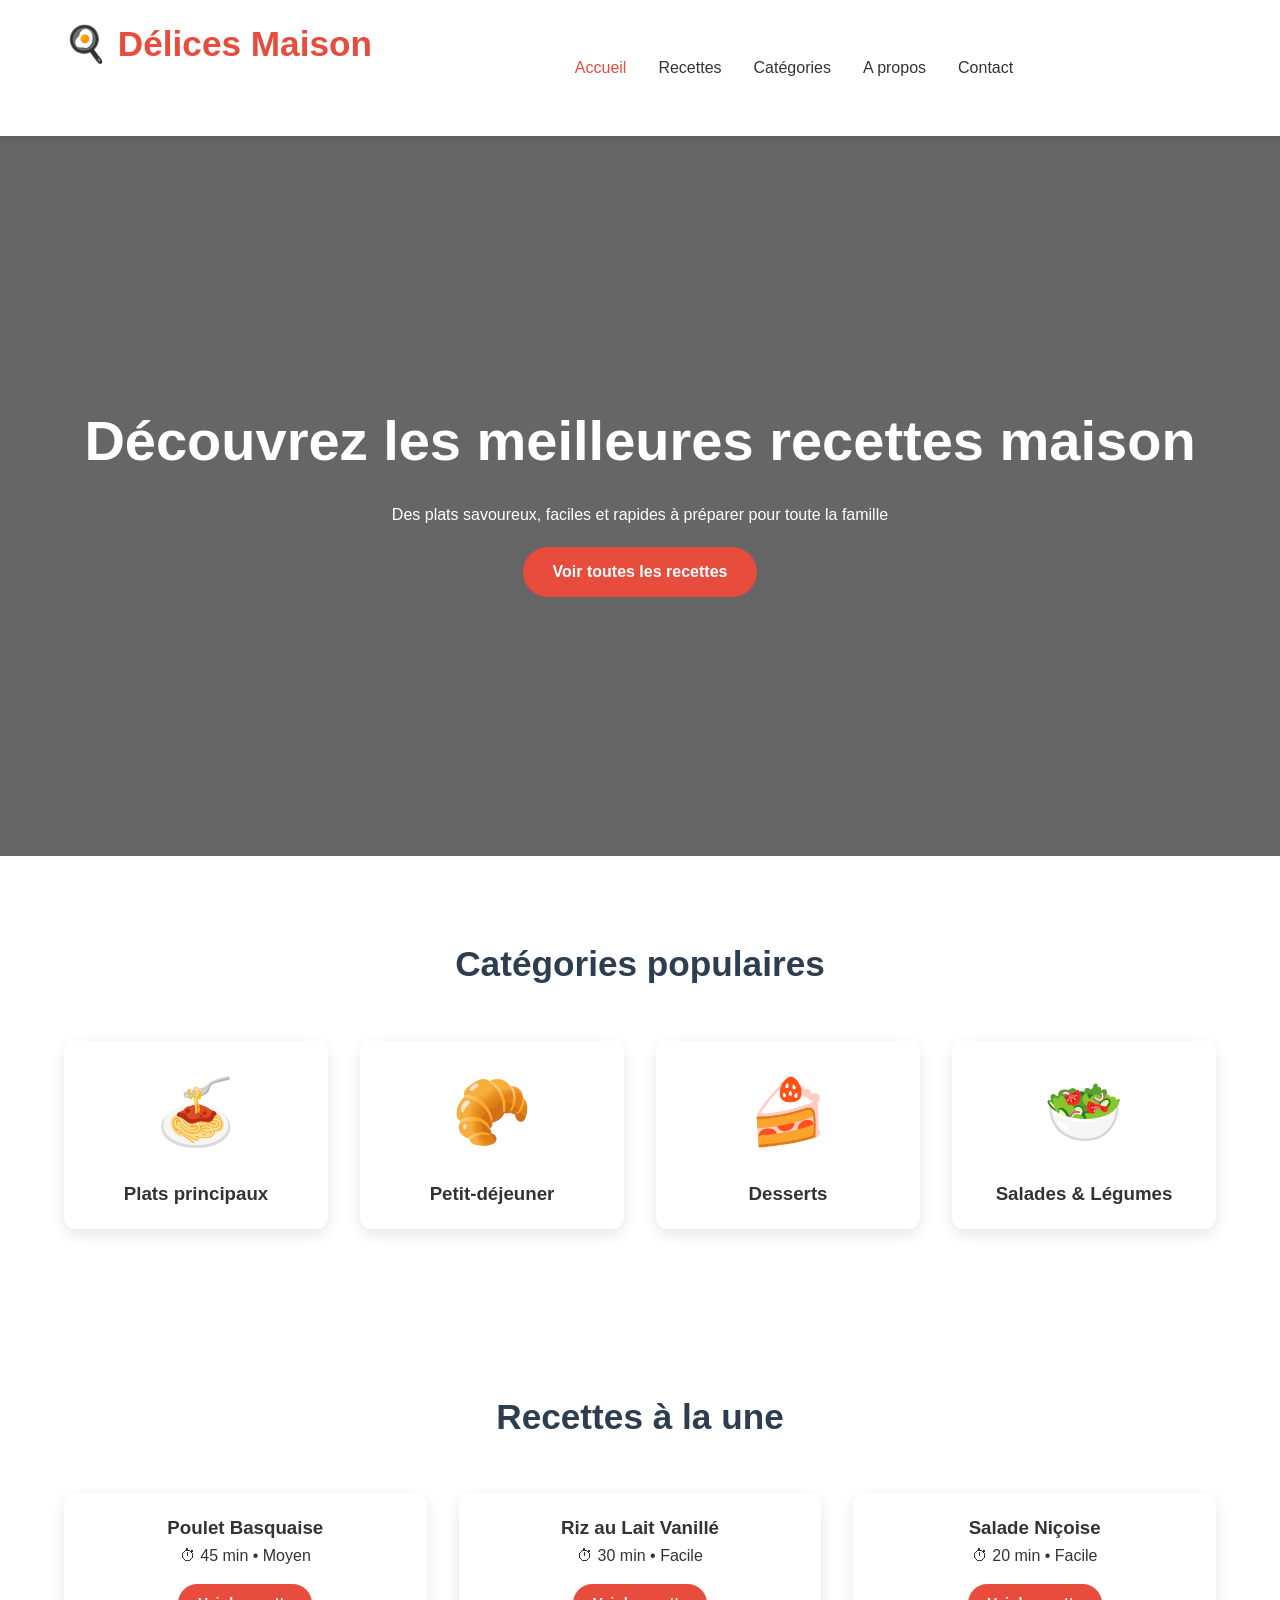
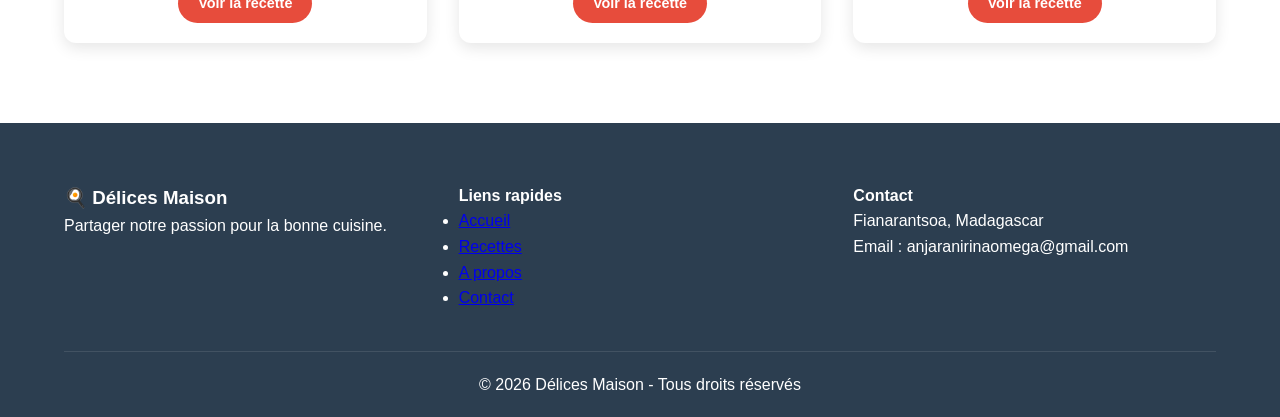
==== index.html @ 2ad7da4f "feat: footer index" ====
<!DOCTYPE html>
<html lang="fr">
<head>
    <meta charset="UTF-8">
    <meta name="viewport" content="width=device-width, initial-scale=1.0">
    <meta name="description" content="Découvrez des recettes délicieuses et faciles à réaliser pour tous les jours.">
    <title>Accueil - Délices Maison</title>
    <link rel="stylesheet" href="assets/css/index.css">
    <link rel="stylesheet" href="assets/css/responsive.css">
</head>
<body>

    <!-- Header + Navbar -->
    <header>
        <nav class="navbar">
            <div class="logo">
                <h2>🍳 Délices Maison</h2>
            </div>
            <ul class="nav-links">
                <li><a href="index.html" class="active">Accueil</a></li>
                <li><a href="./pages/recettes.html">Recettes</a></li>
                <li><a href="./pages/categories.html">Catégories</a></li>
                <li><a href="about.html">A propos</a></li>
                <li><a href="contact.html">Contact</a></li>
            </ul>
            <div class="hamburger">
                <span></span>
                <span></span>
                <span></span>
            </div>
        </nav>
    </header>

    <!-- Hero Section -->
    <section class="hero">
        <div class="hero-content">
            <h1>Découvrez les meilleures recettes maison</h1>
            <p>Des plats savoureux, faciles et rapides à préparer pour toute la famille</p>
            <a href="./pages/recettes.html" class="btn-primary">Voir toutes les recettes</a>
        </div>
    </section>

    <!-- Catégories -->
    <section class="categories">
        <h2>Catégories populaires</h2>
        <div class="category-grid">
            <div class="category-card">
                <div class="category-img">🍝</div>
                <h3>Plats principaux</h3>
            </div>
            <div class="category-card">
                <div class="category-img">🥐</div>
                <h3>Petit-déjeuner</h3>
            </div>
            <div class="category-card">
                <div class="category-img">🍰</div>
                <h3>Desserts</h3>
            </div>
            <div class="category-card">
                <div class="category-img">🥗</div>
                <h3>Salades & Légumes</h3>
            </div>
        </div>
    </section>

    <!-- Recettes en vedette -->
    <section class="featured">
        <h2>Recettes à la une</h2>
        <div class="recipes-grid" id="featured-recipes">
            <!-- Les cartes seront générées par JavaScript -->
        </div>
    </section>

    <!-- Footer -->
    <footer>
        <div class="footer-content">
            <div class="footer-col">
                <h3>🍳 Délices Maison</h3>
                <p>Partager notre passion pour la bonne cuisine.</p>
            </div>
            <div class="footer-col">
                <h4>Liens rapides</h4>
                <ul>
                    <li><a href="index.html">Accueil</a></li>
                    <li><a href="./pages/recettes.html">Recettes</a></li>
                    <li><a href="./about.html">A propos</a></li>
                    <li><a href="./contact.html">Contact</a></li>
                </ul>
            </div>
            <div class="footer-col">
                <h4>Contact</h4>
                <p>Fianarantsoa, Madagascar</p>
                <p>Email : anjaranirinaomega@gmail.com</p>
            </div>
        </div>
        <div class="footer-bottom">
        <p>&copy; <span id="year"></span> Délices Maison - Tous droits réservés</p>
        </div>

        <script>
        document.getElementById('year').textContent = new Date().getFullYear() ;
        </script>
    </footer>

    <script src="assets/js/script.js"></script>
</body>
</html>
---- assets/css/index.css ----
* {
    margin: 0;
    padding: 0;
    box-sizing: border-box;
}

body {
    font-family: 'Segoe UI', Tahoma, Geneva, Verdana, sans-serif;
    line-height: 1.6;
    color: #333;
}

.navbar {
    background: #fff;
    box-shadow: 0 2px 10px rgba(0,0,0,0.1);
    position: sticky;
    top: 0;
    z-index: 1000;
    padding: 1rem 5%;
    display: flex;
    justify-content: space-between;
    align-items: center;
}

.logo h2 {
    color: #e74c3c;
}

.nav-links {
    display: flex;
    list-style: none;
    gap: 2rem;
}

.nav-links a {
    text-decoration: none;
    color: #333;
    font-weight: 500;
    transition: color 0.3s;
}

.nav-links a:hover,
.nav-links a.active {
    color: #e74c3c;
}

.hero {
    background: linear-gradient(rgba(0,0,0,0.6), rgba(0,0,0,0.6)), url('https://source.unsplash.com/random/1600x900/?food') center/cover no-repeat;
    height: 80vh;
    display: flex;
    align-items: center;
    justify-content: center;
    text-align: center;
    color: white;
}

.hero-content h1 {
    font-size: 3.5rem;
    margin-bottom: 1rem;
}

.btn-primary {
    display: inline-block;
    background: #e74c3c;
    color: white;
    padding: 12px 30px;
    border-radius: 50px;
    text-decoration: none;
    margin-top: 20px;
    font-weight: bold;
    transition: 0.3s;
}

.btn-primary:hover {
    background: #c0392b;
    transform: translateY(-3px);
}

/* Autres sections */
section {
    padding: 80px 5%;
}

h2 {
    text-align: center;
    margin-bottom: 3rem;
    font-size: 2.2rem;
    color: #2c3e50;
}

.category-grid, .recipes-grid {
    display: grid;
    grid-template-columns: repeat(auto-fit, minmax(250px, 1fr));
    gap: 2rem;
}

.category-card, .recipe-card {
    background: white;
    border-radius: 12px;
    padding: 20px;
    text-align: center;
    box-shadow: 0 5px 15px rgba(0,0,0,0.1);
    transition: 0.3s;
}

.category-card:hover, .recipe-card:hover {
    transform: translateY(-10px);
}

.category-img {
    font-size: 4rem;
    margin-bottom: 1rem;
}

/* Footer */
footer {
    background: #2c3e50;
    color: white;
    padding: 60px 5% 20px;
}

.footer-content {
    display: grid;
    grid-template-columns: repeat(auto-fit, minmax(250px, 1fr));
    gap: 2rem;
}

.footer-bottom {
    text-align: center;
    margin-top: 40px;
    padding-top: 20px;
    border-top: 1px solid rgba(255,255,255,0.1);
}
---- assets/css/responsive.css ----
/* Adaptations pour les ecrans de téléphones (max-width: 768px) */
 @media screen and (max-width: 768px){
    /* Mettre les liens du menu les uns sous les autres */
    nav ul {
        flex-direction: column; /* Aligne les liens verticalement */
        align-items: center; /* Centrer les liens verticalement */
    }
    
    nav li {
        margin: 10px 0;
    }
    /* Réduire les espaces pour gagner de la place */
    body {
        padding: 10px;
    }
    main {
        padding: 15px;
        margin: 10px;
    }
    /* Ajuster la taille des grands titres */
    h1 {
        font-size: 1.8rem;
    }
}
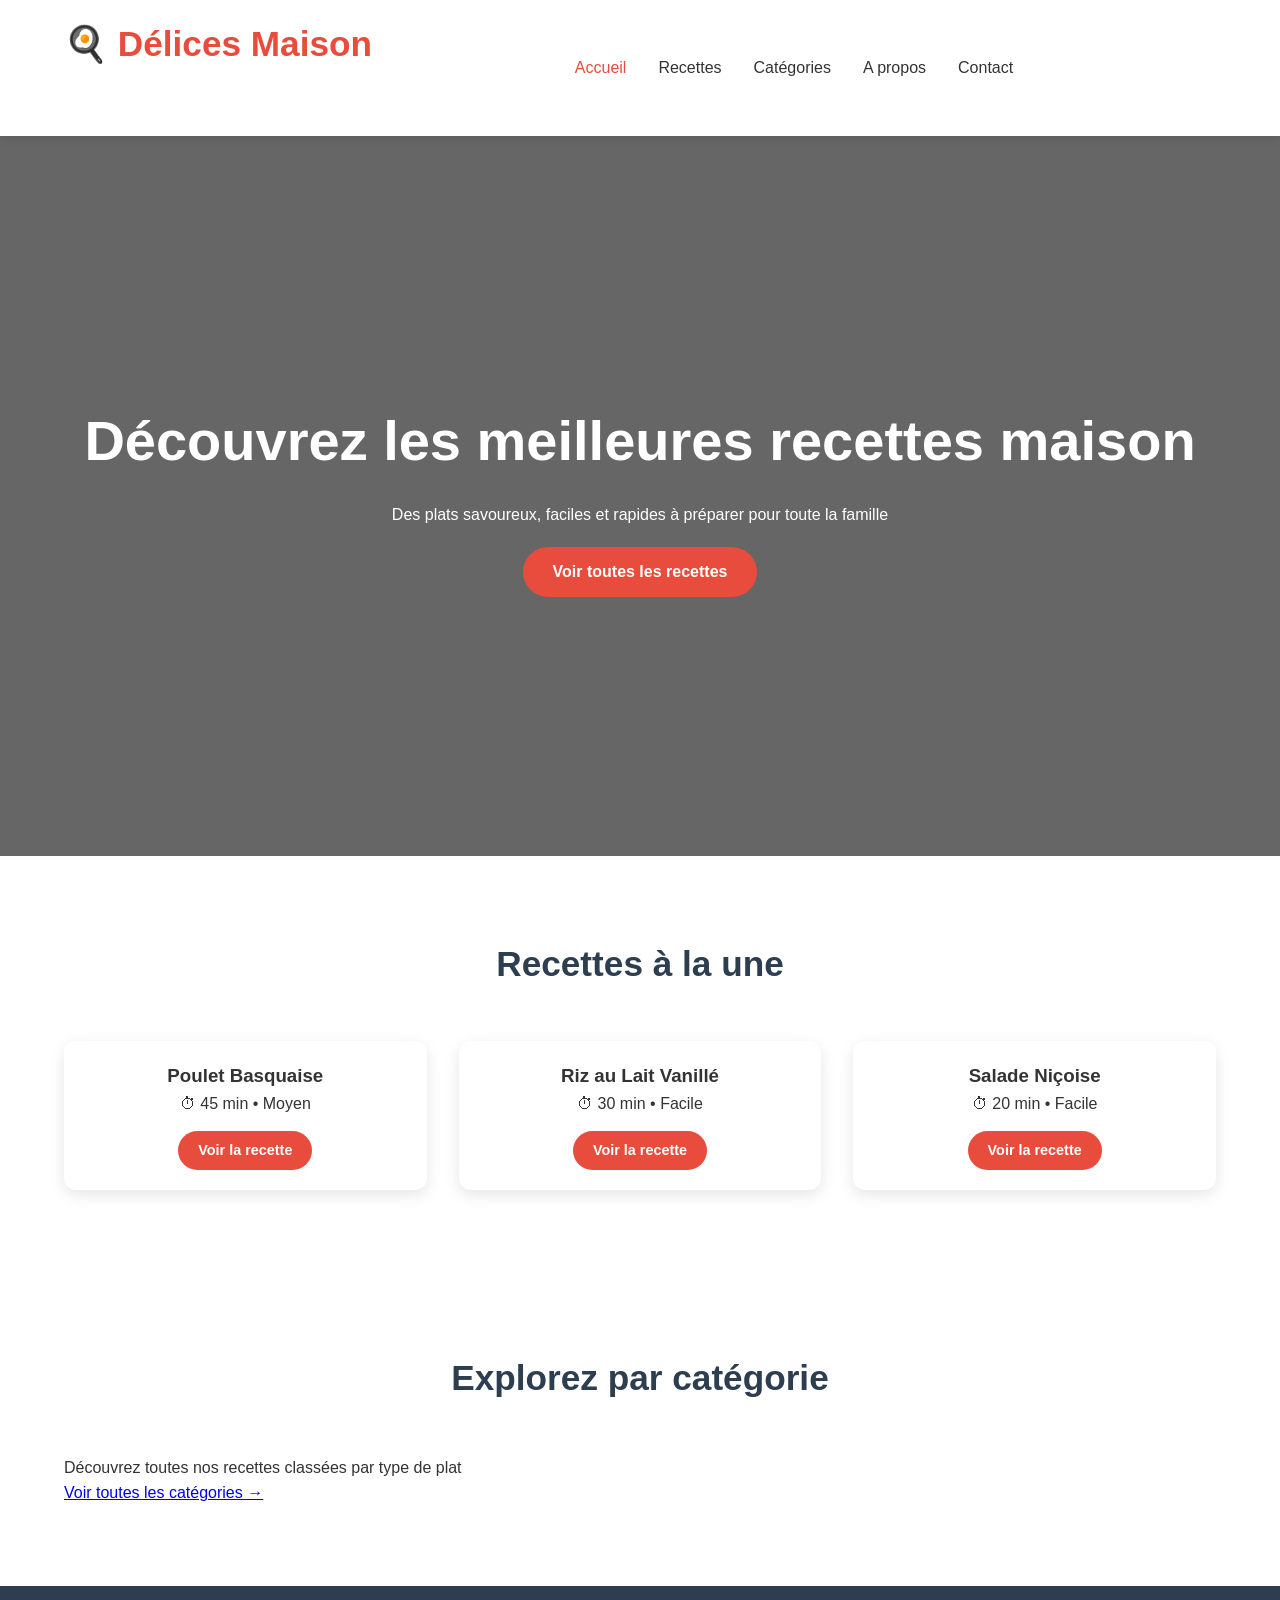
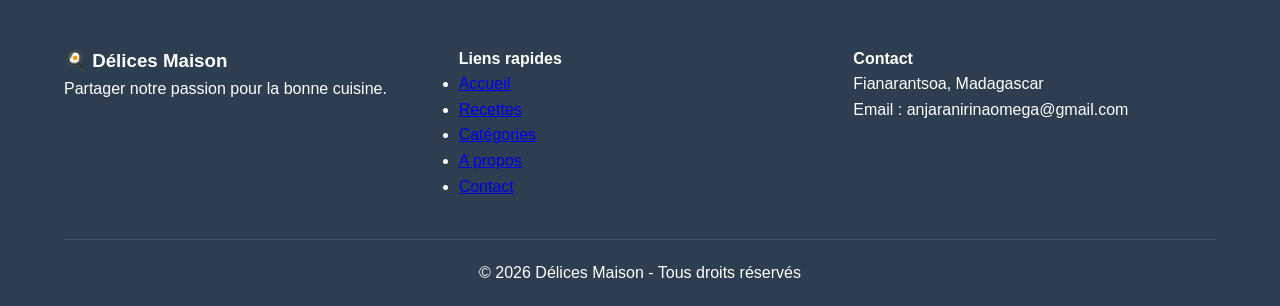
==== commit 38759e60: "feat: lien categorie dans index" ====
--- a/index.html
+++ b/index.html
@@ -5,6 +5,7 @@
     <meta name="viewport" content="width=device-width, initial-scale=1.0">
     <meta name="description" content="Découvrez des recettes délicieuses et faciles à réaliser pour tous les jours.">
     <title>Accueil - Délices Maison</title>
+    
     <link rel="stylesheet" href="assets/css/index.css">
     <link rel="stylesheet" href="assets/css/responsive.css">
 </head>
@@ -40,35 +41,19 @@
         </div>
     </section>
 
-    <!-- Catégories -->
-    <section class="categories">
-        <h2>Catégories populaires</h2>
-        <div class="category-grid">
-            <div class="category-card">
-                <div class="category-img">🍝</div>
-                <h3>Plats principaux</h3>
-            </div>
-            <div class="category-card">
-                <div class="category-img">🥐</div>
-                <h3>Petit-déjeuner</h3>
-            </div>
-            <div class="category-card">
-                <div class="category-img">🍰</div>
-                <h3>Desserts</h3>
-            </div>
-            <div class="category-card">
-                <div class="category-img">🥗</div>
-                <h3>Salades & Légumes</h3>
-            </div>
-        </div>
-    </section>
-
     <!-- Recettes en vedette -->
     <section class="featured">
         <h2>Recettes à la une</h2>
         <div class="recipes-grid" id="featured-recipes">
-            <!-- Les cartes seront générées par JavaScript -->
+            <!-- Générées par JavaScript -->
         </div>
+    </section>
+
+    <!-- Teaser Catégories -->
+    <section class="categories-teaser">
+        <h2>Explorez par catégorie</h2>
+        <p>Découvrez toutes nos recettes classées par type de plat</p>
+        <a href="./pages/categories.html" class="btn-secondary">Voir toutes les catégories →</a>
     </section>
 
     <!-- Footer -->
@@ -83,8 +68,9 @@
                 <ul>
                     <li><a href="index.html">Accueil</a></li>
                     <li><a href="./pages/recettes.html">Recettes</a></li>
-                    <li><a href="./about.html">A propos</a></li>
-                    <li><a href="./contact.html">Contact</a></li>
+                    <li><a href="./pages/categories.html">Catégories</a></li>
+                    <li><a href="about.html">A propos</a></li>
+                    <li><a href="contact.html">Contact</a></li>
                 </ul>
             </div>
             <div class="footer-col">
@@ -94,14 +80,15 @@
             </div>
         </div>
         <div class="footer-bottom">
-        <p>&copy; <span id="year"></span> Délices Maison - Tous droits réservés</p>
+            <p>&copy; <span id="year"></span> Délices Maison - Tous droits réservés</p>
         </div>
-
-        <script>
-        document.getElementById('year').textContent = new Date().getFullYear() ;
-        </script>
     </footer>
 
+    <script>
+        // Année dynamique dans le footer
+        document.getElementById('year').textContent = new Date().getFullYear();
+    </script>
+    
     <script src="assets/js/script.js"></script>
 </body>
 </html>
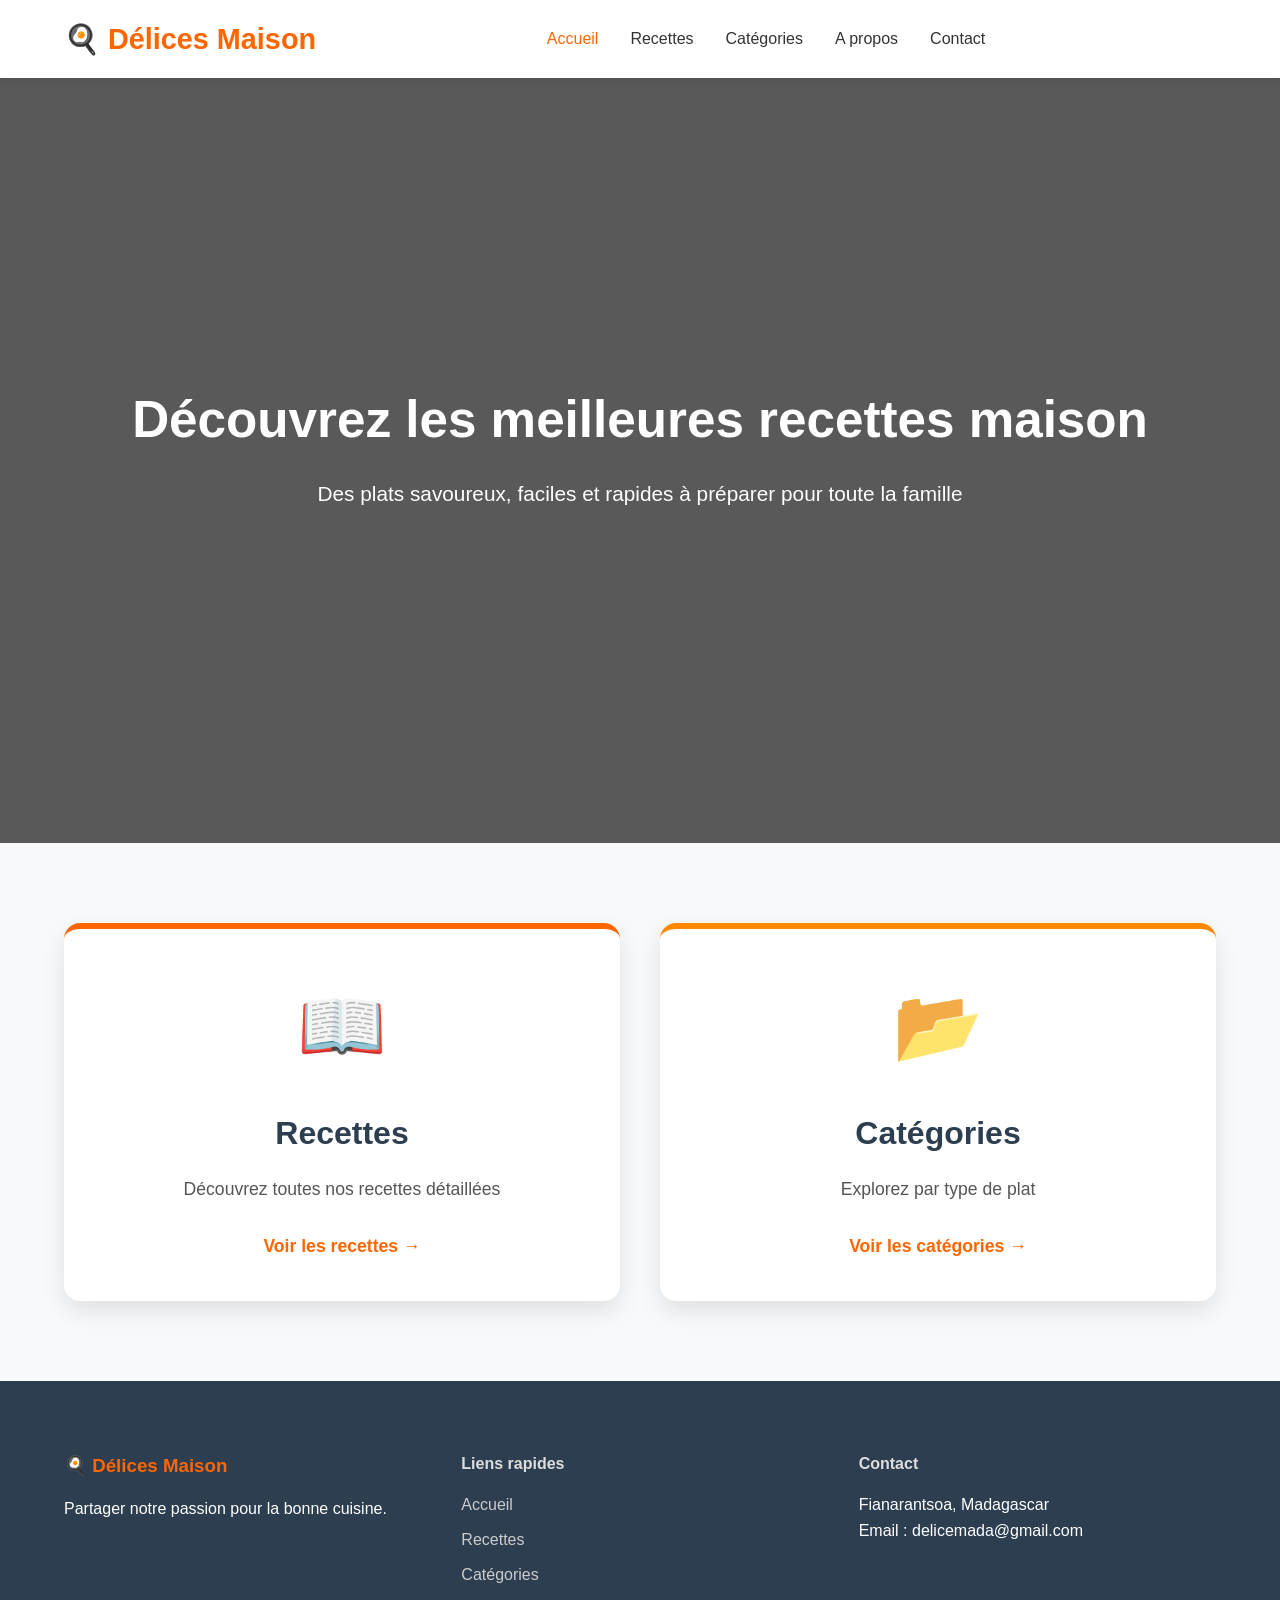
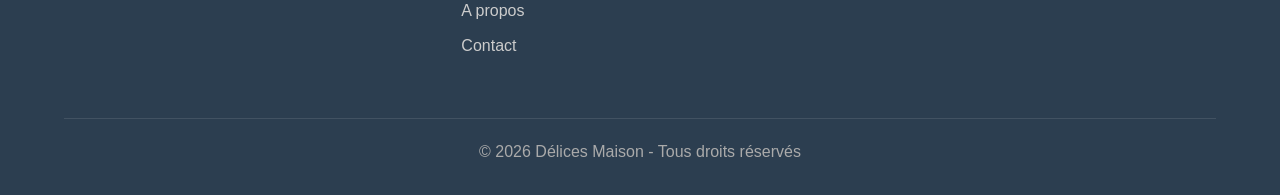
==== commit 1000ae97: "feat:carte choix dans index.html" ====
--- a/index.html
+++ b/index.html
@@ -7,7 +7,7 @@
     <title>Accueil - Délices Maison</title>
     
     <link rel="stylesheet" href="assets/css/index.css">
-    <link rel="stylesheet" href="assets/css/responsive.css">
+    <link rel="stylesheet" href="assets/css/indexResponsive.css">
 </head>
 <body>
 
@@ -37,23 +37,34 @@
         <div class="hero-content">
             <h1>Découvrez les meilleures recettes maison</h1>
             <p>Des plats savoureux, faciles et rapides à préparer pour toute la famille</p>
-            <a href="./pages/recettes.html" class="btn-primary">Voir toutes les recettes</a>
         </div>
     </section>
 
-    <!-- Recettes en vedette -->
-    <section class="featured">
-        <h2>Recettes à la une</h2>
-        <div class="recipes-grid" id="featured-recipes">
-            <!-- Générées par JavaScript -->
+    <!-- Deux grandes cartes -->
+    <section class="quick-access">
+        <div class="access-grid">
+            
+            <!-- Carte Recettes -->
+            <a href="./pages/recettes.html" class="access-card recipes-card">
+                <div class="card-content">
+                    <span class="emoji">📖</span>
+                    <h2>Recettes</h2>
+                    <p>Découvrez toutes nos recettes détaillées</p>
+                    <span class="btn-link">Voir les recettes →</span>
+                </div>
+            </a>
+
+            <!-- Carte Catégories -->
+            <a href="./pages/categories.html" class="access-card categories-card">
+                <div class="card-content">
+                    <span class="emoji">📂</span>
+                    <h2>Catégories</h2>
+                    <p>Explorez par type de plat</p>
+                    <span class="btn-link">Voir les catégories →</span>
+                </div>
+            </a>
+
         </div>
-    </section>
-
-    <!-- Teaser Catégories -->
-    <section class="categories-teaser">
-        <h2>Explorez par catégorie</h2>
-        <p>Découvrez toutes nos recettes classées par type de plat</p>
-        <a href="./pages/categories.html" class="btn-secondary">Voir toutes les catégories →</a>
     </section>
 
     <!-- Footer -->
@@ -76,7 +87,7 @@
             <div class="footer-col">
                 <h4>Contact</h4>
                 <p>Fianarantsoa, Madagascar</p>
-                <p>Email : anjaranirinaomega@gmail.com</p>
+                <p>Email : delicemada@gmail.com</p>
             </div>
         </div>
         <div class="footer-bottom">
@@ -85,7 +96,6 @@
     </footer>
 
     <script>
-        // Année dynamique dans le footer
         document.getElementById('year').textContent = new Date().getFullYear();
     </script>
     
--- a/assets/css/index.css
+++ b/assets/css/index.css
@@ -10,8 +10,9 @@
     color: #333;
 }
 
+/* ==================== NAVBAR ==================== */
 .navbar {
-    background: #fff;
+    background: white;
     box-shadow: 0 2px 10px rgba(0,0,0,0.1);
     position: sticky;
     top: 0;
@@ -23,7 +24,8 @@
 }
 
 .logo h2 {
-    color: #e74c3c;
+    color: #FF6600;           /* Orange officiel */
+    font-size: 1.8rem;
 }
 
 .nav-links {
@@ -36,17 +38,19 @@
     text-decoration: none;
     color: #333;
     font-weight: 500;
-    transition: color 0.3s;
+    transition: all 0.3s;
 }
 
 .nav-links a:hover,
 .nav-links a.active {
-    color: #e74c3c;
-}
-
+    color: #FF6600;
+}
+
+/* ==================== HERO ==================== */
 .hero {
-    background: linear-gradient(rgba(0,0,0,0.6), rgba(0,0,0,0.6)), url('https://source.unsplash.com/random/1600x900/?food') center/cover no-repeat;
-    height: 80vh;
+    background: linear-gradient(rgba(0,0,0,0.65), rgba(0,0,0,0.65)), 
+                url('https://source.unsplash.com/random/1600x900/?food') center/cover no-repeat;
+    height: 85vh;
     display: flex;
     align-items: center;
     justify-content: center;
@@ -55,79 +59,151 @@
 }
 
 .hero-content h1 {
-    font-size: 3.5rem;
-    margin-bottom: 1rem;
-}
-
-.btn-primary {
-    display: inline-block;
-    background: #e74c3c;
-    color: white;
-    padding: 12px 30px;
-    border-radius: 50px;
+    font-size: 3.2rem;
+    margin-bottom: 1rem;
+}
+
+.hero-content p {
+    font-size: 1.3rem;
+    max-width: 700px;
+    margin: 0 auto 2rem;
+}
+
+/* ==================== DEUX GRANDES CARTES ==================== */
+.quick-access {
+    padding: 80px 5%;
+    background: #f8f9fa;
+}
+
+.access-grid {
+    display: grid;
+    grid-template-columns: repeat(auto-fit, minmax(380px, 1fr));
+    gap: 2.5rem;
+    max-width: 1200px;
+    margin: 0 auto;
+}
+
+.access-card {
+    background: white;
+    border-radius: 16px;
+    overflow: hidden;
+    box-shadow: 0 10px 25px rgba(0,0,0,0.1);
+    transition: all 0.4s ease;
     text-decoration: none;
-    margin-top: 20px;
+    color: inherit;
+    height: 100%;
+}
+
+.access-card:hover {
+    transform: translateY(-15px);
+    box-shadow: 0 20px 35px rgba(255, 102, 0, 0.15);
+}
+
+.recipes-card {
+    border-top: 6px solid #FF6600;
+}
+
+.categories-card {
+    border-top: 6px solid #FF8800;
+}
+
+.card-content {
+    padding: 40px 30px;
+    text-align: center;
+}
+
+.emoji {
+    font-size: 4.5rem;
+    margin-bottom: 1.5rem;
+    display: block;
+}
+
+.card-content h2 {
+    font-size: 2rem;
+    margin-bottom: 1rem;
+    color: #2c3e50;
+}
+
+.card-content p {
+    color: #555;
+    margin-bottom: 1.8rem;
+    font-size: 1.1rem;
+}
+
+.btn-link {
+    color: #FF6600;
     font-weight: bold;
+    font-size: 1.1rem;
     transition: 0.3s;
 }
 
-.btn-primary:hover {
-    background: #c0392b;
-    transform: translateY(-3px);
-}
-
-/* Autres sections */
-section {
-    padding: 80px 5%;
-}
-
-h2 {
-    text-align: center;
-    margin-bottom: 3rem;
-    font-size: 2.2rem;
-    color: #2c3e50;
-}
-
-.category-grid, .recipes-grid {
-    display: grid;
-    grid-template-columns: repeat(auto-fit, minmax(250px, 1fr));
-    gap: 2rem;
-}
-
-.category-card, .recipe-card {
-    background: white;
-    border-radius: 12px;
-    padding: 20px;
-    text-align: center;
-    box-shadow: 0 5px 15px rgba(0,0,0,0.1);
-    transition: 0.3s;
-}
-
-.category-card:hover, .recipe-card:hover {
-    transform: translateY(-10px);
-}
-
-.category-img {
-    font-size: 4rem;
-    margin-bottom: 1rem;
-}
-
-/* Footer */
+.access-card:hover .btn-link {
+    color: #e65c00;
+    text-decoration: underline;
+}
+
+/* ==================== FOOTER ==================== */
 footer {
     background: #2c3e50;
     color: white;
-    padding: 60px 5% 20px;
+    padding: 70px 5% 30px;
 }
 
 .footer-content {
     display: grid;
     grid-template-columns: repeat(auto-fit, minmax(250px, 1fr));
-    gap: 2rem;
+    gap: 2.5rem;
+    max-width: 1200px;
+    margin: 0 auto;
+}
+
+.footer-col h3 {
+    color: #FF6600;
+    margin-bottom: 1rem;
+}
+
+.footer-col h4 {
+    margin-bottom: 1rem;
+    color: #ddd;
+}
+
+.footer-col ul {
+    list-style: none;
+}
+
+.footer-col ul li {
+    margin-bottom: 0.6rem;
+}
+
+.footer-col a {
+    color: #ccc;
+    text-decoration: none;
+}
+
+.footer-col a:hover {
+    color: #FF6600;
 }
 
 .footer-bottom {
     text-align: center;
-    margin-top: 40px;
+    margin-top: 50px;
     padding-top: 20px;
     border-top: 1px solid rgba(255,255,255,0.1);
+    color: #aaa;
+}
+
+/* ==================== RESPONSIVE ==================== */
+@media screen and (max-width: 768px) {
+    .hero-content h1 {
+        font-size: 2.3rem;
+    }
+    
+    .access-grid {
+        grid-template-columns: 1fr;
+        gap: 1.8rem;
+    }
+    
+    .card-content {
+        padding: 30px 20px;
+    }
 }
--- a/assets/css/indexResponsive.css
+++ b/assets/css/indexResponsive.css
@@ -0,0 +1,24 @@
+ /* Adaptations pour les ecrans de téléphones (max-width: 768px) */
+ @media screen and (max-width: 768px){
+    /* Mettre les liens du menu les uns sous les autres */
+    nav ul {
+        flex-direction: column; /* Aligne les liens verticalement */
+        align-items: center; /* Centrer les liens verticalement */
+    }
+    
+    nav li {
+        margin: 10px 0;
+    }
+    /* Réduire les espaces pour gagner de la place */
+    body {
+        padding: 10px;
+    }
+    main {
+        padding: 15px;
+        margin: 10px;
+    }
+    /* Ajuster la taille des grands titres */
+    h1 {
+        font-size: 1.8rem;
+    }
+}  
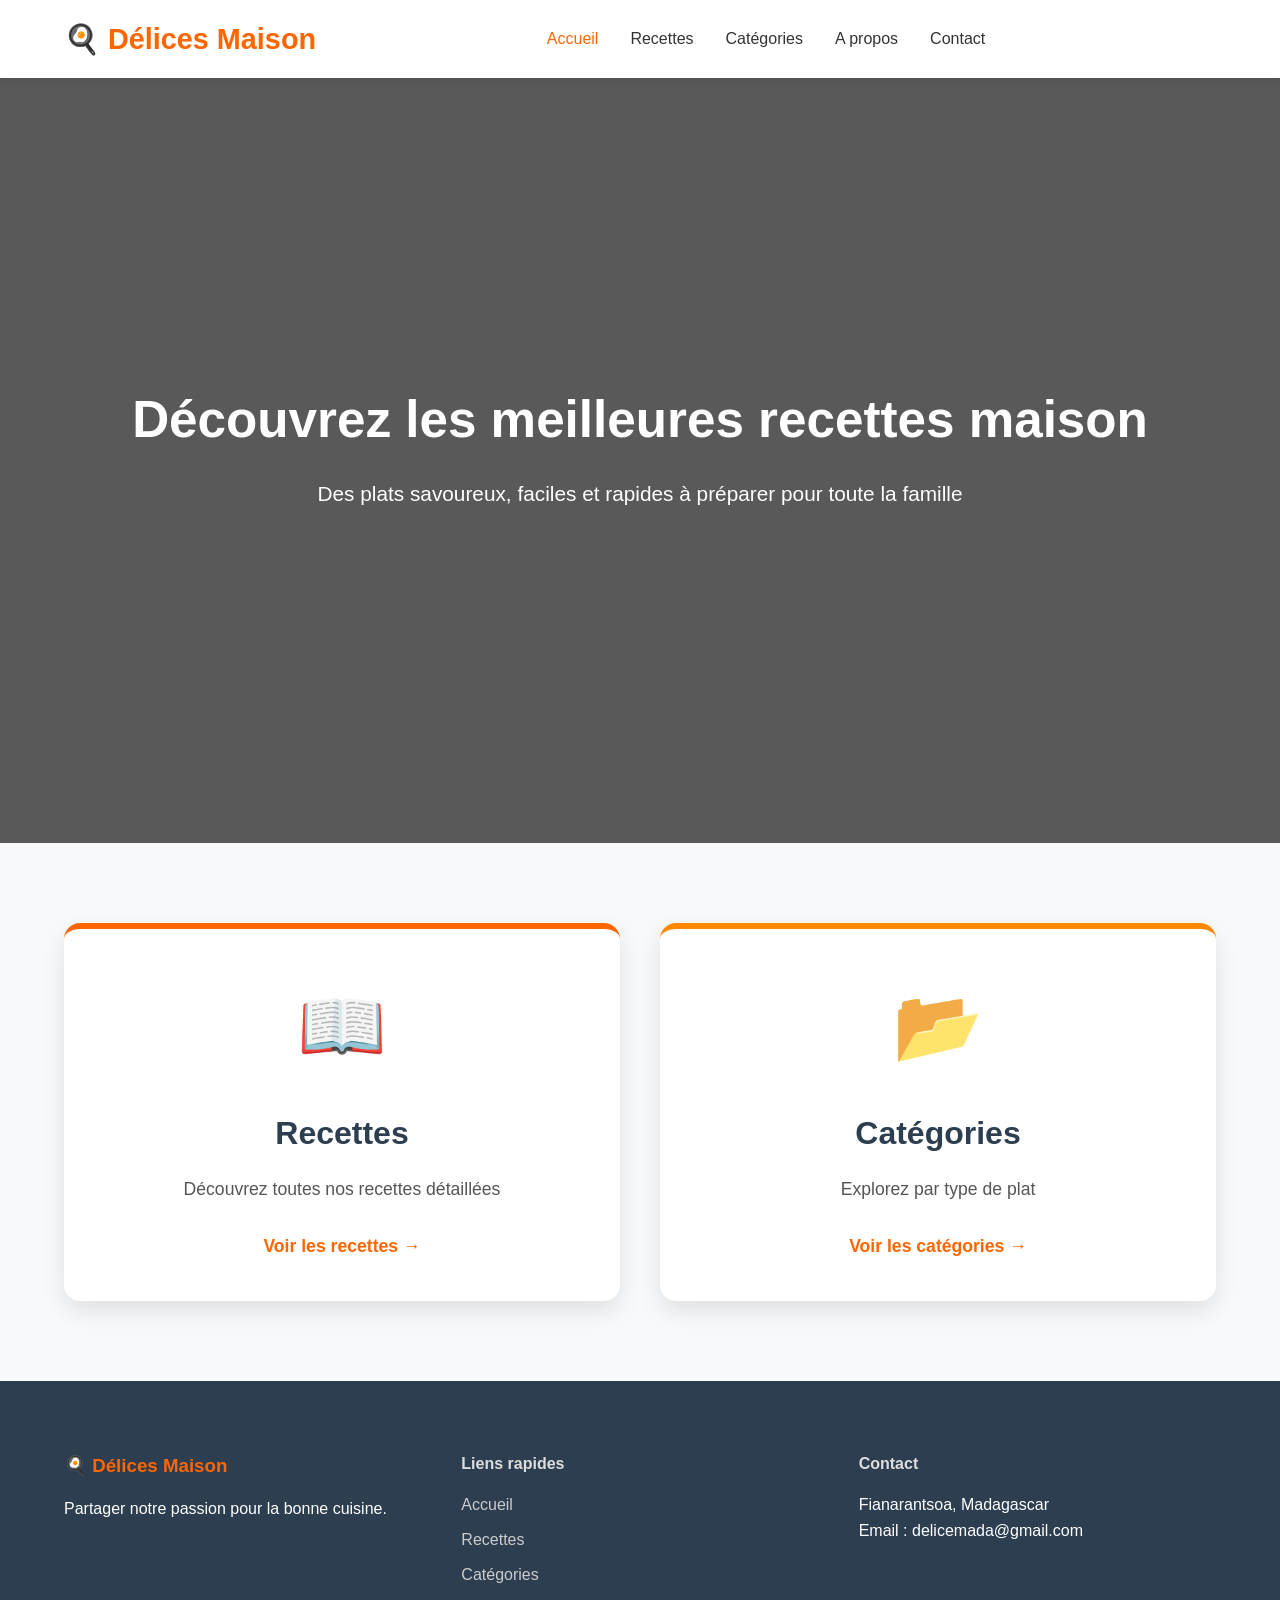
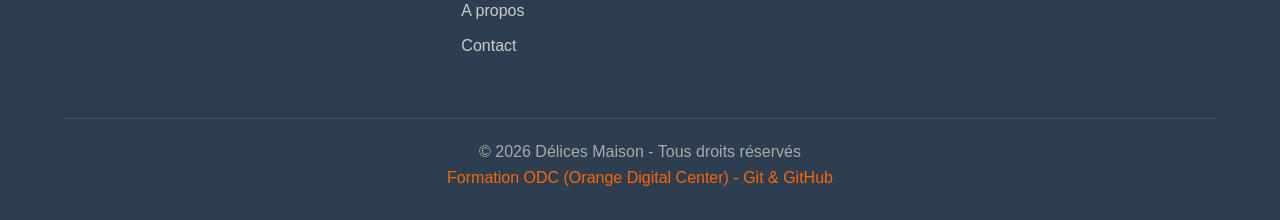
==== commit c9be0316: "feat: formation ODC footer" ====
--- a/index.html
+++ b/index.html
@@ -68,33 +68,40 @@
     </section>
 
     <!-- Footer -->
-    <footer>
-        <div class="footer-content">
-            <div class="footer-col">
-                <h3>🍳 Délices Maison</h3>
-                <p>Partager notre passion pour la bonne cuisine.</p>
+    
+        <footer>
+            <div class="footer-content">
+                <div class="footer-col">
+                    <h3>🍳 Délices Maison</h3>
+                    <p>Partager notre passion pour la bonne cuisine.</p>
+                </div>
+                <div class="footer-col">
+                    <h4>Liens rapides</h4>
+                    <ul>
+                        <li><a href="index.html">Accueil</a></li>
+                        <li><a href="./pages/recettes.html">Recettes</a></li>
+                        <li><a href="./pages/categories.html">Catégories</a></li>
+                        <li><a href="about.html">A propos</a></li>
+                        <li><a href="contact.html">Contact</a></li>
+                    </ul>
+                </div>
+                <div class="footer-col">
+                    <h4>Contact</h4>
+                    <p>Fianarantsoa, Madagascar</p>
+                    <p>Email : delicemada@gmail.com</p>
+                </div>
             </div>
-            <div class="footer-col">
-                <h4>Liens rapides</h4>
-                <ul>
-                    <li><a href="index.html">Accueil</a></li>
-                    <li><a href="./pages/recettes.html">Recettes</a></li>
-                    <li><a href="./pages/categories.html">Catégories</a></li>
-                    <li><a href="about.html">A propos</a></li>
-                    <li><a href="contact.html">Contact</a></li>
-                </ul>
+
+            <!-- Footer Bottom -->
+            <div class="footer-bottom">
+                <p>
+                    &copy; <span id="year"></span> Délices Maison - Tous droits réservés
+                </p>
+                <p class="odc-formation">
+                    Formation <span class="odc">ODC</span> (Orange Digital Center) - Git &amp; GitHub
+                </p>
             </div>
-            <div class="footer-col">
-                <h4>Contact</h4>
-                <p>Fianarantsoa, Madagascar</p>
-                <p>Email : delicemada@gmail.com</p>
-            </div>
-        </div>
-        <div class="footer-bottom">
-            <p>&copy; <span id="year"></span> Délices Maison - Tous droits réservés</p>
-        </div>
-    </footer>
-
+        </footer>
     <script>
         document.getElementById('year').textContent = new Date().getFullYear();
     </script>
--- a/assets/css/index.css
+++ b/assets/css/index.css
@@ -190,6 +190,12 @@
     padding-top: 20px;
     border-top: 1px solid rgba(255,255,255,0.1);
     color: #aaa;
+}
+
+.odc-formation {
+    color: #FF6600 !important;     /* Orange complet */
+    font-weight: 500;
+    font-size: 1rem;
 }
 
 /* ==================== RESPONSIVE ==================== */
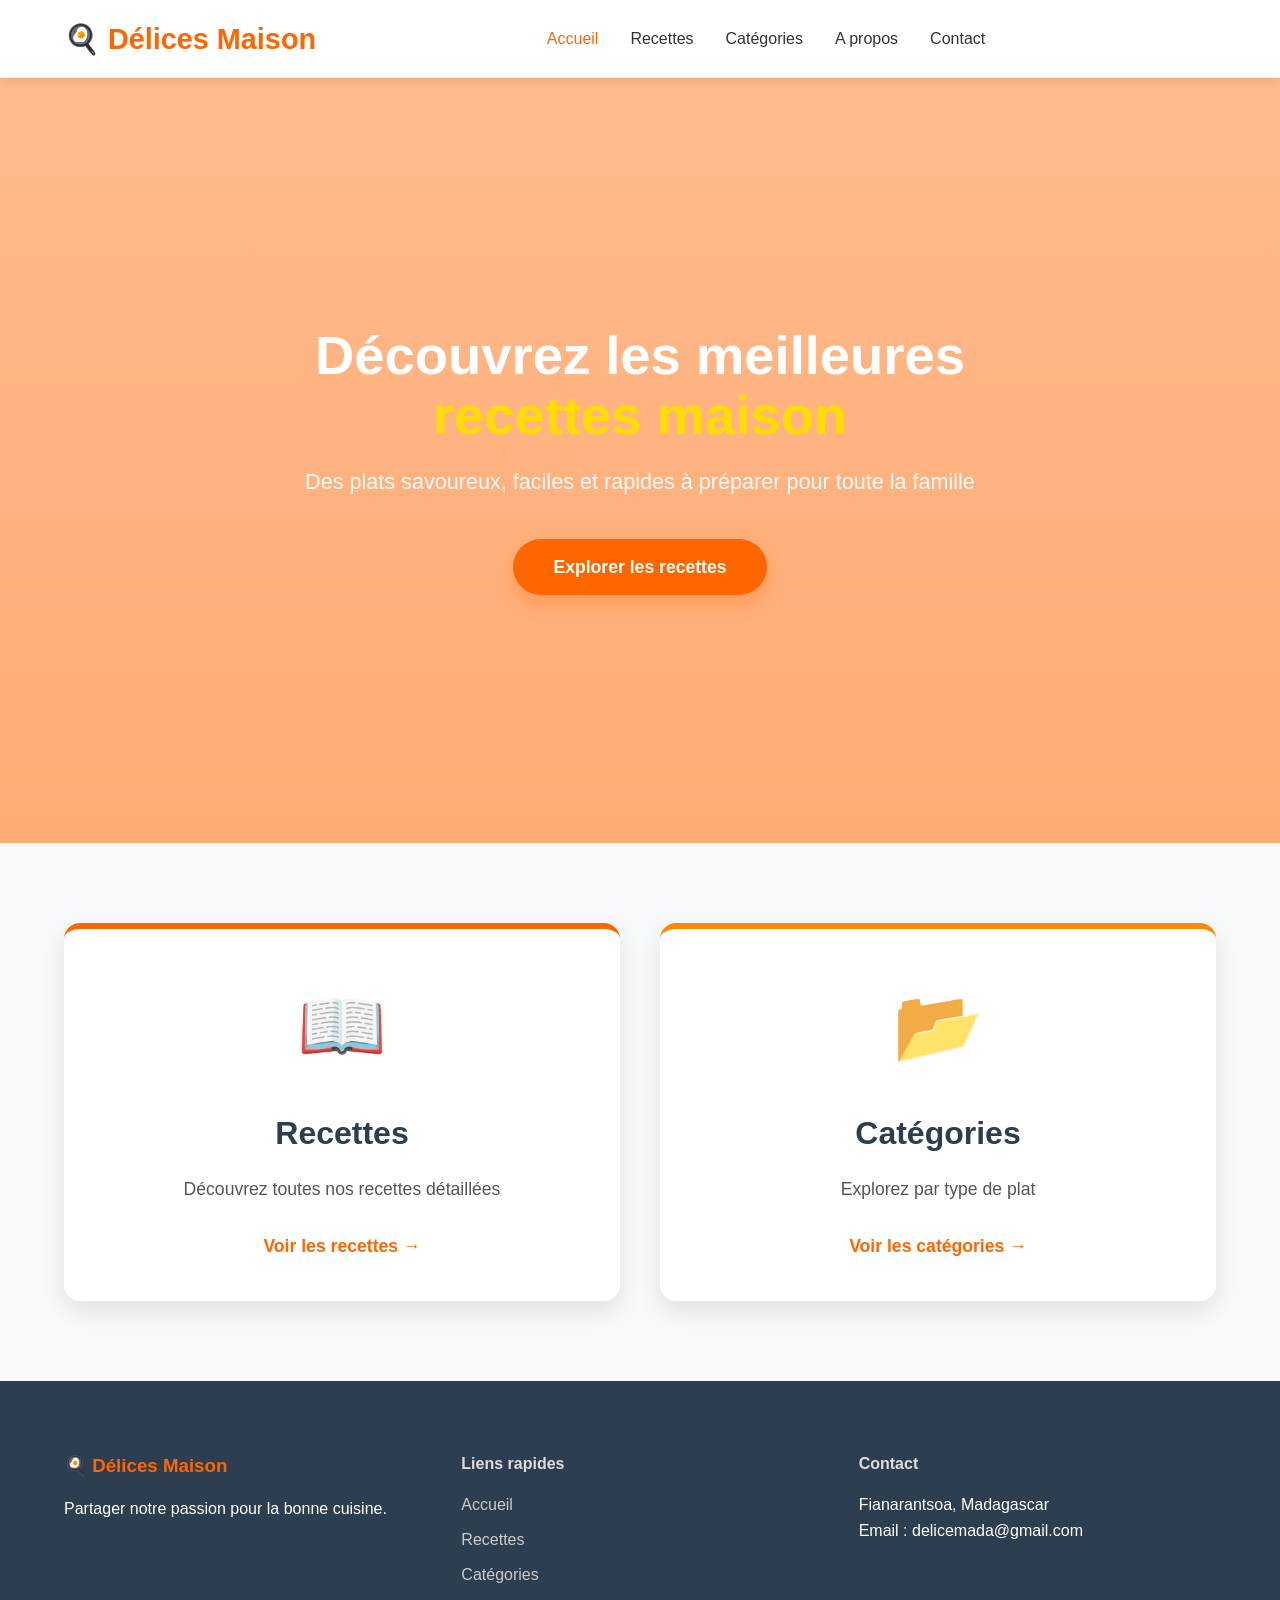
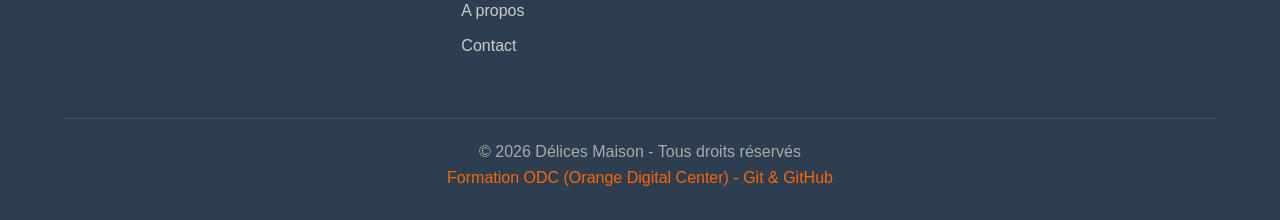
==== commit 61e38057: "feat:section hero index" ====
--- a/index.html
+++ b/index.html
@@ -35,8 +35,9 @@
     <!-- Hero Section -->
     <section class="hero">
         <div class="hero-content">
-            <h1>Découvrez les meilleures recettes maison</h1>
+            <h1>Découvrez les meilleures <span class="highlight">recettes maison</span></h1>
             <p>Des plats savoureux, faciles et rapides à préparer pour toute la famille</p>
+            <a href="./pages/recettes.html" class="btn-primary">Explorer les recettes</a>
         </div>
     </section>
 
--- a/assets/css/index.css
+++ b/assets/css/index.css
@@ -47,26 +47,60 @@
 }
 
 /* ==================== HERO ==================== */
+/* ==================== HERO AMÉLIORÉ ==================== */
 .hero {
-    background: linear-gradient(rgba(0,0,0,0.65), rgba(0,0,0,0.65)), 
-                url('https://source.unsplash.com/random/1600x900/?food') center/cover no-repeat;
+    background: linear-gradient(rgba(255, 102, 0, 0.45), rgba(255, 102, 0, 0.55)),
+                url('https://source.unsplash.com/random/1600x900/?delicious-food,cooking') center/cover no-repeat;
     height: 85vh;
+    min-height: 500px;
     display: flex;
     align-items: center;
     justify-content: center;
     text-align: center;
     color: white;
+    position: relative;
+}
+
+.hero-content {
+    z-index: 2;
+    max-width: 800px;
+    padding: 0 20px;
 }
 
 .hero-content h1 {
-    font-size: 3.2rem;
-    margin-bottom: 1rem;
+    font-size: 3.4rem;
+    line-height: 1.1;
+    margin-bottom: 1.2rem;
+}
+
+.highlight {
+    color: #FFDD00;           /* Jaune doré pour mettre en valeur */
+    font-weight: 700;
 }
 
 .hero-content p {
-    font-size: 1.3rem;
-    max-width: 700px;
-    margin: 0 auto 2rem;
+    font-size: 1.35rem;
+    margin-bottom: 2.5rem;
+    opacity: 0.95;
+}
+
+.btn-primary {
+    display: inline-block;
+    background: #FF6600;
+    color: white;
+    padding: 14px 40px;
+    border-radius: 50px;
+    text-decoration: none;
+    font-size: 1.1rem;
+    font-weight: bold;
+    box-shadow: 0 8px 20px rgba(255, 102, 0, 0.3);
+    transition: all 0.3s;
+}
+
+.btn-primary:hover {
+    background: #e65c00;
+    transform: translateY(-5px);
+    box-shadow: 0 12px 25px rgba(255, 102, 0, 0.4);
 }
 
 /* ==================== DEUX GRANDES CARTES ==================== */
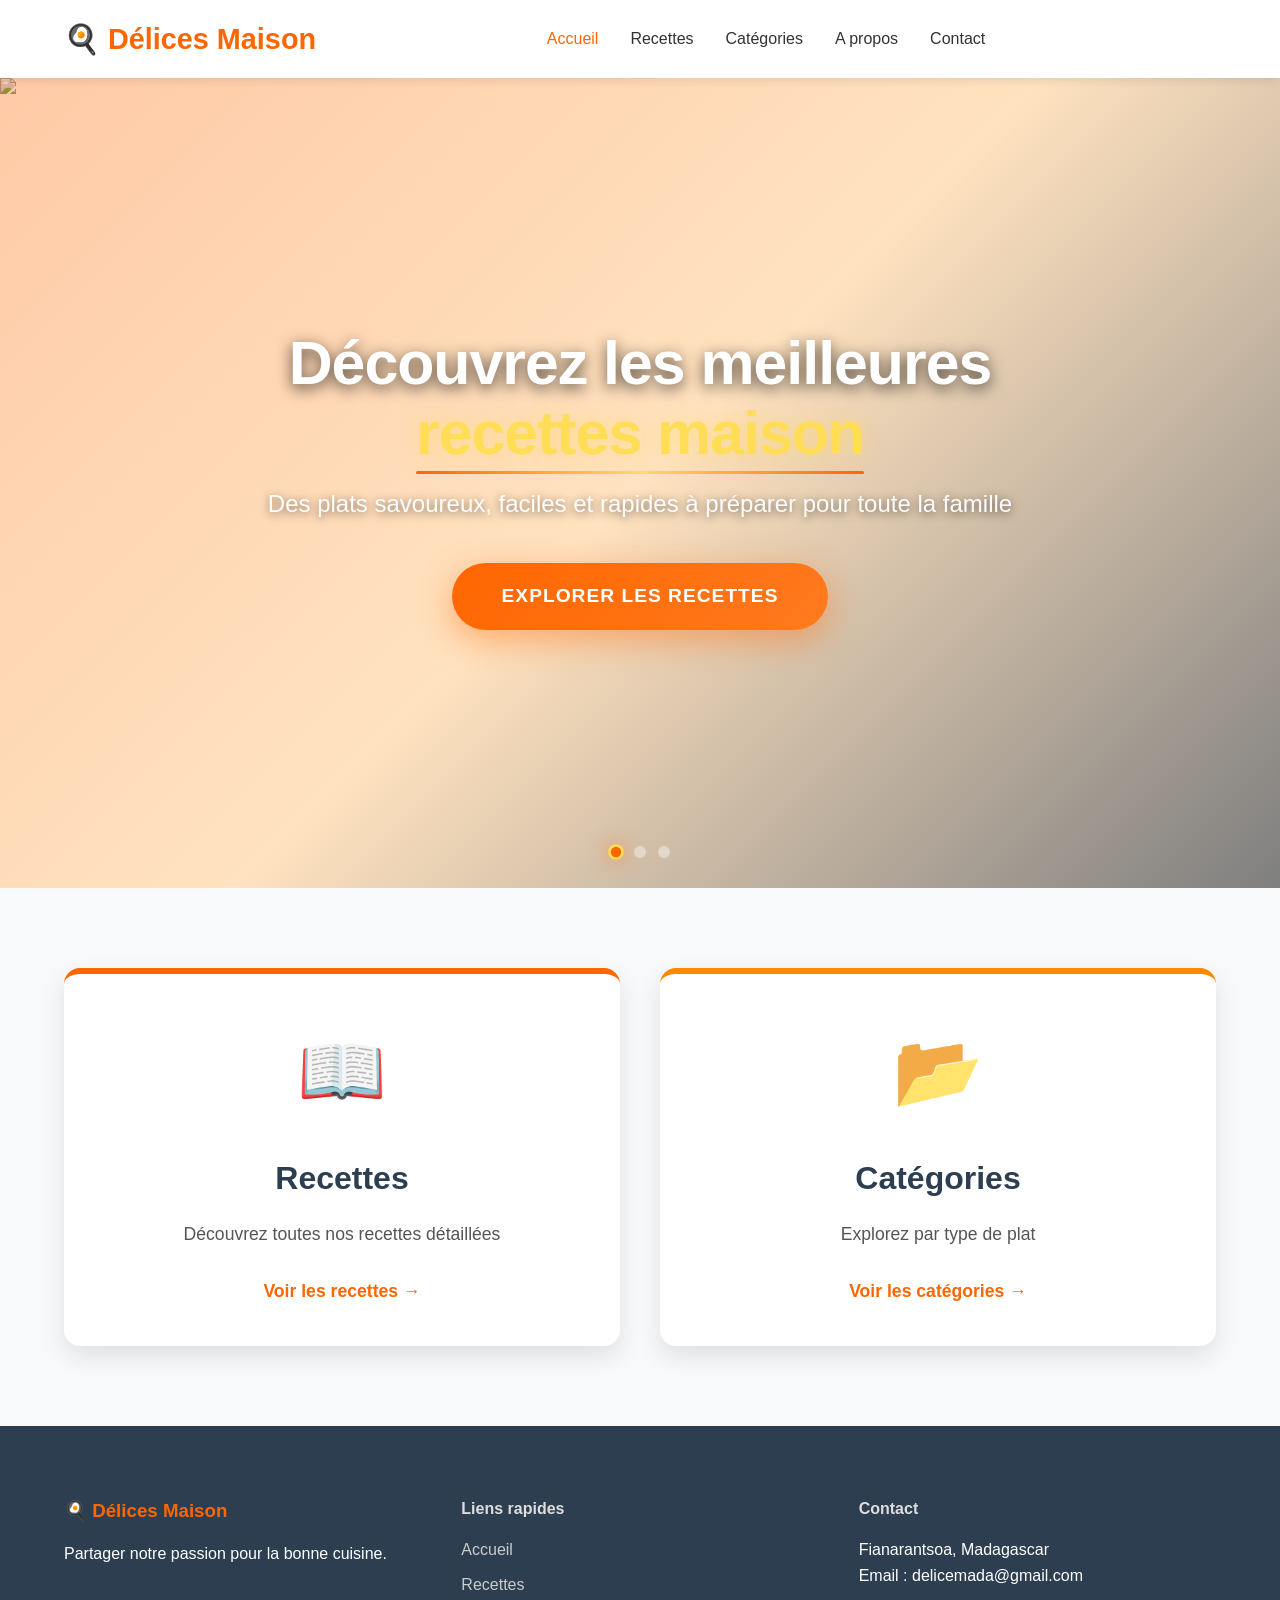
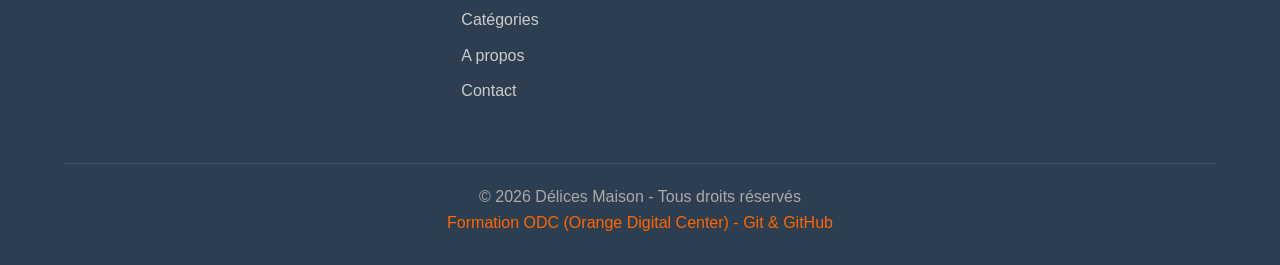
==== commit 25d7041e: "feat: section index en image" ====
--- a/index.html
+++ b/index.html
@@ -33,11 +33,33 @@
     </header>
 
     <!-- Hero Section -->
-    <section class="hero">
+        <section class="hero">
+        <div class="hero-background">
+            <img src="https://images.unsplash.com/photo-1546069901-ba9599a7e63c?w=1920&h=1080&fit=crop" 
+                alt="Recette délicieuse" 
+                class="hero-image active"
+                data-index="0">
+            <img src="https://images.unsplash.com/photo-1504674900247-0877df9cc836?w=1920&h=1080&fit=crop" 
+                alt="Plat savoureux" 
+                class="hero-image"
+                data-index="1">
+            <img src="https://images.unsplash.com/photo-1512621776951-a57141f2eefd?w=1920&h=1080&fit=crop" 
+                alt="Nourriture saine" 
+                class="hero-image"
+                data-index="2">
+            <div class="hero-overlay"></div>
+        </div>
+        
         <div class="hero-content">
             <h1>Découvrez les meilleures <span class="highlight">recettes maison</span></h1>
             <p>Des plats savoureux, faciles et rapides à préparer pour toute la famille</p>
             <a href="./pages/recettes.html" class="btn-primary">Explorer les recettes</a>
+        </div>
+        
+        <div class="hero-dots">
+            <span class="dot active" data-index="0"></span>
+            <span class="dot" data-index="1"></span>
+            <span class="dot" data-index="2"></span>
         </div>
     </section>
 
--- a/assets/css/index.css
+++ b/assets/css/index.css
@@ -47,60 +47,191 @@
 }
 
 /* ==================== HERO ==================== */
-/* ==================== HERO AMÉLIORÉ ==================== */
+/* ==================== HERO SECTION ==================== */
 .hero {
-    background: linear-gradient(rgba(255, 102, 0, 0.45), rgba(255, 102, 0, 0.55)),
-                url('https://source.unsplash.com/random/1600x900/?delicious-food,cooking') center/cover no-repeat;
-    height: 85vh;
-    min-height: 500px;
+    height: 90vh;
+    min-height: 600px;
     display: flex;
     align-items: center;
     justify-content: center;
     text-align: center;
     color: white;
     position: relative;
+    overflow: hidden;
+}
+
+.hero-background {
+    position: absolute;
+    top: 0;
+    left: 0;
+    width: 100%;
+    height: 100%;
+    z-index: 1;
+}
+
+.hero-image {
+    position: absolute;
+    top: 0;
+    left: 0;
+    width: 100%;
+    height: 100%;
+    object-fit: cover;
+    opacity: 0;
+    transition: opacity 1.5s ease-in-out;
+}
+
+.hero-image.active {
+    opacity: 1;
+}
+
+.hero-overlay {
+    position: absolute;
+    top: 0;
+    left: 0;
+    width: 100%;
+    height: 100%;
+    background: linear-gradient(rgba(0, 0, 0, 0.4), rgba(0, 0, 0, 0.5));
+    background: linear-gradient(135deg, 
+                rgba(255, 102, 0, 0.35) 0%, 
+                rgba(255, 140, 0, 0.25) 50%, 
+                rgba(0, 0, 0, 0.5) 100%);
+    z-index: 2;
 }
 
 .hero-content {
-    z-index: 2;
-    max-width: 800px;
+    z-index: 3;
+    max-width: 850px;
     padding: 0 20px;
+    position: relative;
 }
 
 .hero-content h1 {
-    font-size: 3.4rem;
-    line-height: 1.1;
-    margin-bottom: 1.2rem;
+    font-size: 3.8rem;
+    line-height: 1.15;
+    margin-bottom: 1rem;
+    text-shadow: 0 4px 15px rgba(0, 0, 0, 0.7);
+    font-weight: 800;
+    letter-spacing: -1px;
 }
 
 .highlight {
-    color: #FFDD00;           /* Jaune doré pour mettre en valeur */
-    font-weight: 700;
+    color: #FFDD57;
+    font-weight: 800;
+    text-shadow: 0 0 20px rgba(255, 221, 87, 0.5);
+    position: relative;
+    display: inline-block;
+}
+
+.highlight::after {
+    content: '';
+    position: absolute;
+    bottom: -5px;
+    left: 0;
+    width: 100%;
+    height: 3px;
+    background: linear-gradient(90deg, #FF6600, #FFDD57, #FF6600);
+    border-radius: 2px;
 }
 
 .hero-content p {
-    font-size: 1.35rem;
+    font-size: 1.5rem;
     margin-bottom: 2.5rem;
+    text-shadow: 0 2px 10px rgba(0, 0, 0, 0.6);
+    font-weight: 300;
     opacity: 0.95;
 }
 
 .btn-primary {
     display: inline-block;
-    background: #FF6600;
+    background: linear-gradient(135deg, #FF6600 0%, #ff7a1f 100%);
     color: white;
-    padding: 14px 40px;
+    padding: 18px 50px;
     border-radius: 50px;
     text-decoration: none;
-    font-size: 1.1rem;
+    font-size: 1.2rem;
     font-weight: bold;
-    box-shadow: 0 8px 20px rgba(255, 102, 0, 0.3);
-    transition: all 0.3s;
+    box-shadow: 0 10px 35px rgba(255, 102, 0, 0.45);
+    transition: all 0.4s cubic-bezier(0.175, 0.885, 0.32, 1.275);
+    position: relative;
+    overflow: hidden;
+    text-transform: uppercase;
+    letter-spacing: 1px;
+}
+
+.btn-primary::before {
+    content: '';
+    position: absolute;
+    top: 0;
+    left: -100%;
+    width: 100%;
+    height: 100%;
+    background: linear-gradient(90deg, 
+                transparent, 
+                rgba(255, 255, 255, 0.3), 
+                transparent);
+    transition: left 0.5s;
+}
+
+.btn-primary:hover::before {
+    left: 100%;
 }
 
 .btn-primary:hover {
-    background: #e65c00;
-    transform: translateY(-5px);
-    box-shadow: 0 12px 25px rgba(255, 102, 0, 0.4);
+    background: linear-gradient(135deg, #ff7a1f 0%, #ff8f3f 100%);
+    transform: translateY(-8px) scale(1.05);
+    box-shadow: 0 15px 50px rgba(255, 102, 0, 0.6);
+}
+
+.btn-primary:active {
+    transform: translateY(-3px) scale(1.02);
+}
+
+.hero-dots {
+    position: absolute;
+    bottom: 30px;
+    left: 50%;
+    transform: translateX(-50%);
+    z-index: 4;
+    display: flex;
+    gap: 12px;
+}
+
+.dot {
+    width: 12px;
+    height: 12px;
+    border-radius: 50%;
+    background: rgba(255, 255, 255, 0.4);
+    cursor: pointer;
+    transition: all 0.3s ease;
+    border: 2px solid transparent;
+}
+
+.dot.active {
+    background: #FF6600;
+    transform: scale(1.3);
+    border-color: #FFDD57;
+    box-shadow: 0 0 15px rgba(255, 102, 0, 0.6);
+}
+
+.dot:hover {
+    background: rgba(255, 102, 0, 0.8);
+    transform: scale(1.2);
+}
+
+/* Responsive */
+@media (max-width: 768px) {
+    .hero-content h1 {
+        font-size: 2.5rem;
+    }
+    
+    .hero-content p {
+        font-size: 1.2rem;
+    }
+    
+    .btn-primary {
+        padding: 14px 35px;
+        font-size: 1.05rem;
+    }
 }
 
 /* ==================== DEUX GRANDES CARTES ==================== */
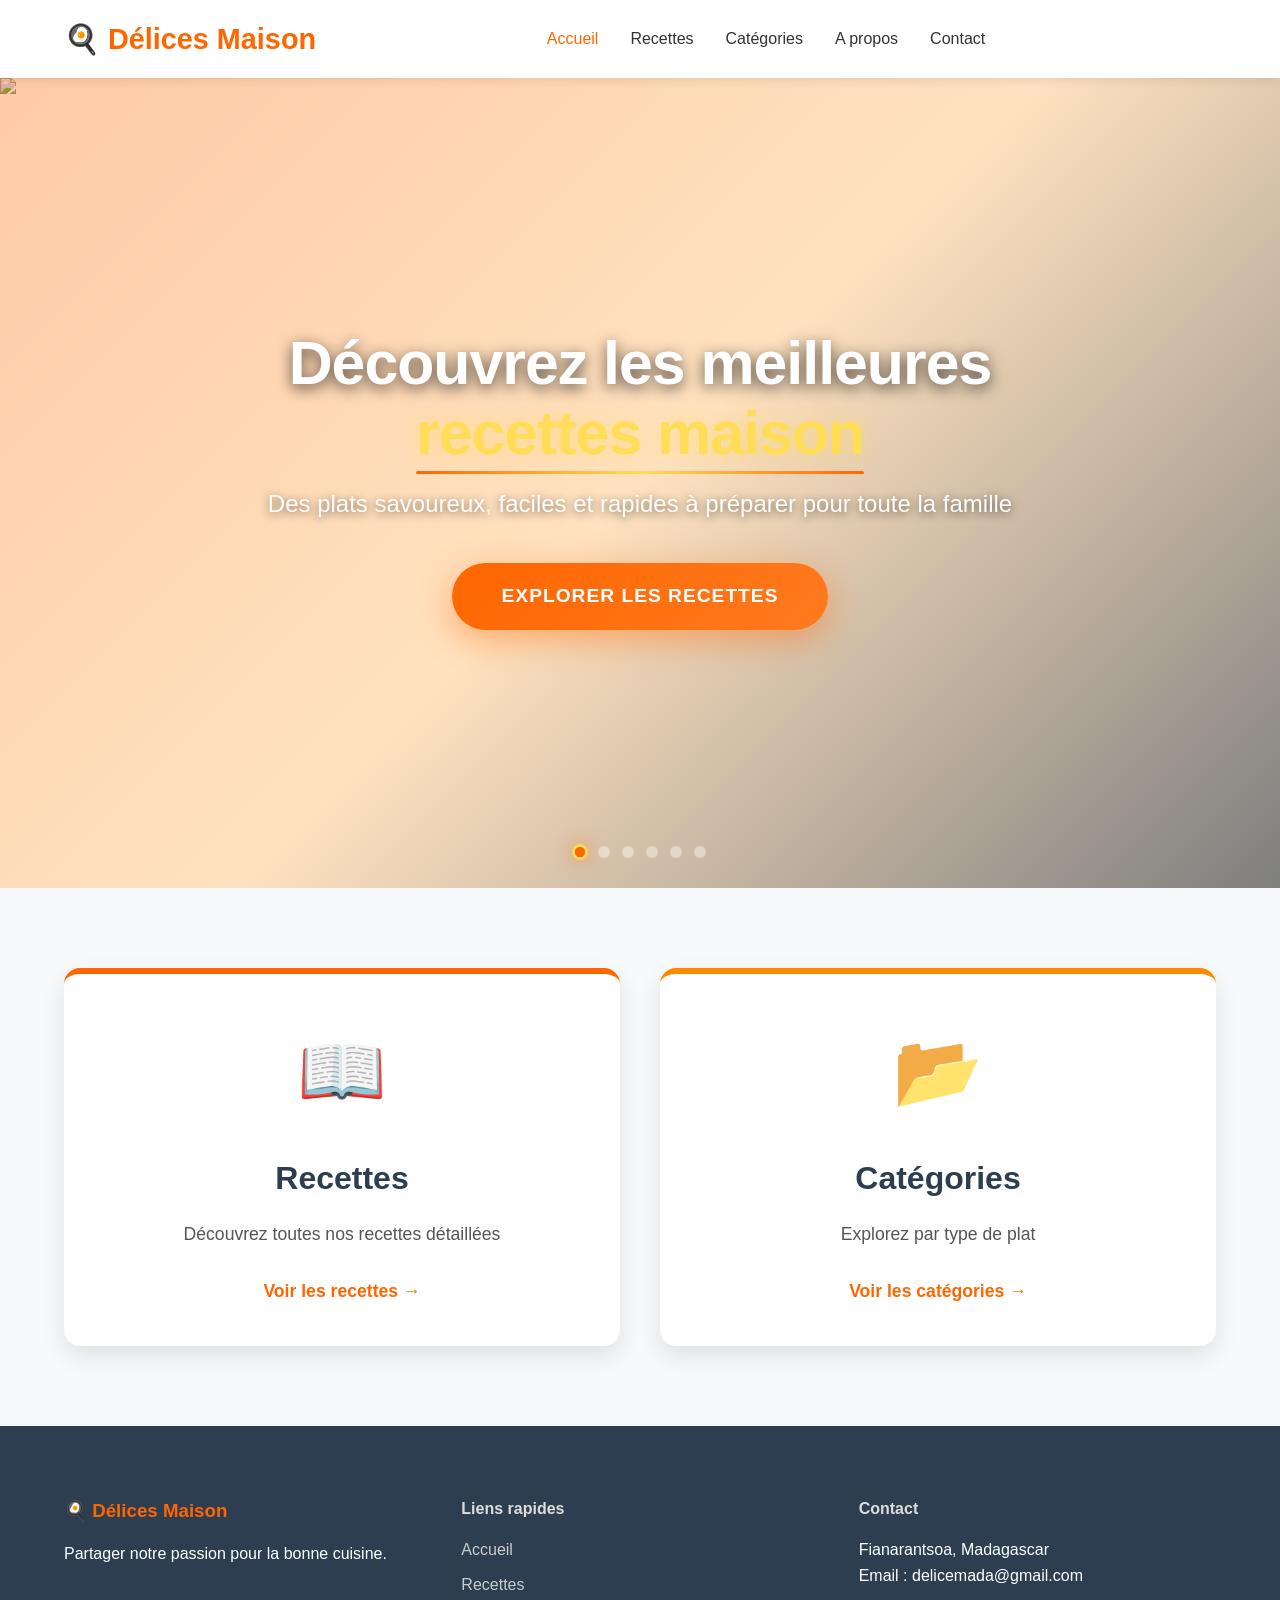
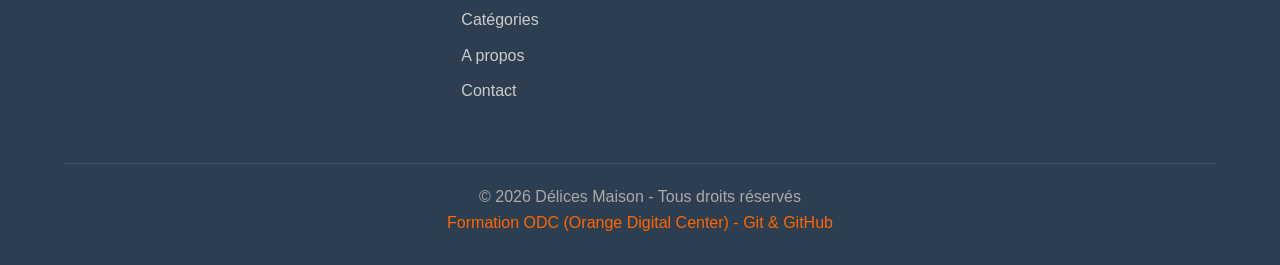
==== commit 05b765c8: "feat: index ok" ====
--- a/index.html
+++ b/index.html
@@ -8,6 +8,7 @@
     
     <link rel="stylesheet" href="assets/css/index.css">
     <link rel="stylesheet" href="assets/css/indexResponsive.css">
+    <script src="assets/js/index.js" defer></script>
 </head>
 <body>
 
@@ -47,7 +48,20 @@
                 alt="Nourriture saine" 
                 class="hero-image"
                 data-index="2">
+            <img src="https://images.unsplash.com/photo-1547592180-85f173990554?w=1920&h=1080&fit=crop" 
+                alt="Nourriture saine" 
+                class="hero-image"
+                data-index="3">
+            <img src="https://images.unsplash.com/photo-1555939594-58d7cb561ad1?w=1920&h=1080&fit=crop" 
+                alt="Nourriture saine" 
+                class="hero-image"
+                data-index="4">
+            <img src="https://images.unsplash.com/photo-1504674900247-0877df9cc836?w=1920&h=1080&fit=crop" 
+                alt="Nourriture saine" 
+                class="hero-image"
+                data-index="5">
             <div class="hero-overlay"></div>
+            
         </div>
         
         <div class="hero-content">
@@ -60,6 +74,9 @@
             <span class="dot active" data-index="0"></span>
             <span class="dot" data-index="1"></span>
             <span class="dot" data-index="2"></span>
+            <span class="dot" data-index="3"></span>
+            <span class="dot" data-index="4"></span>
+            <span class="dot" data-index="5"></span>
         </div>
     </section>
 
